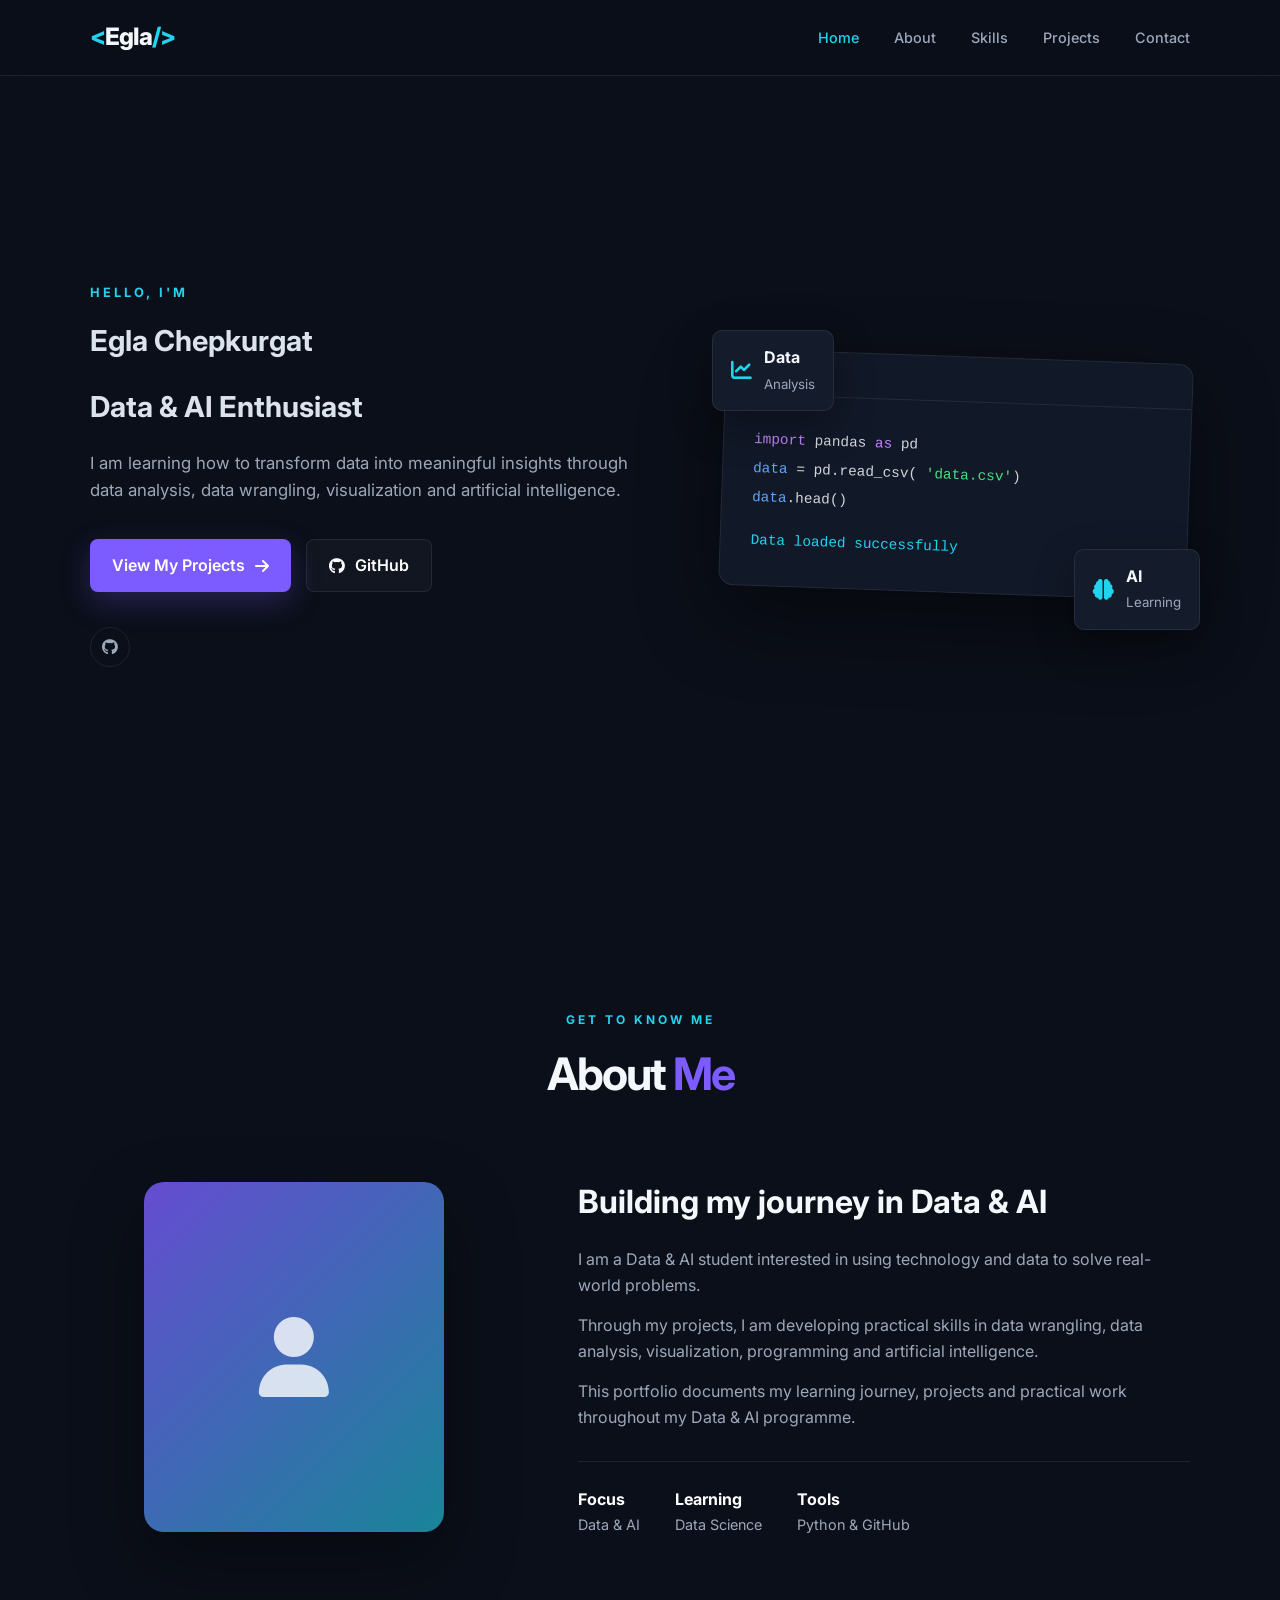
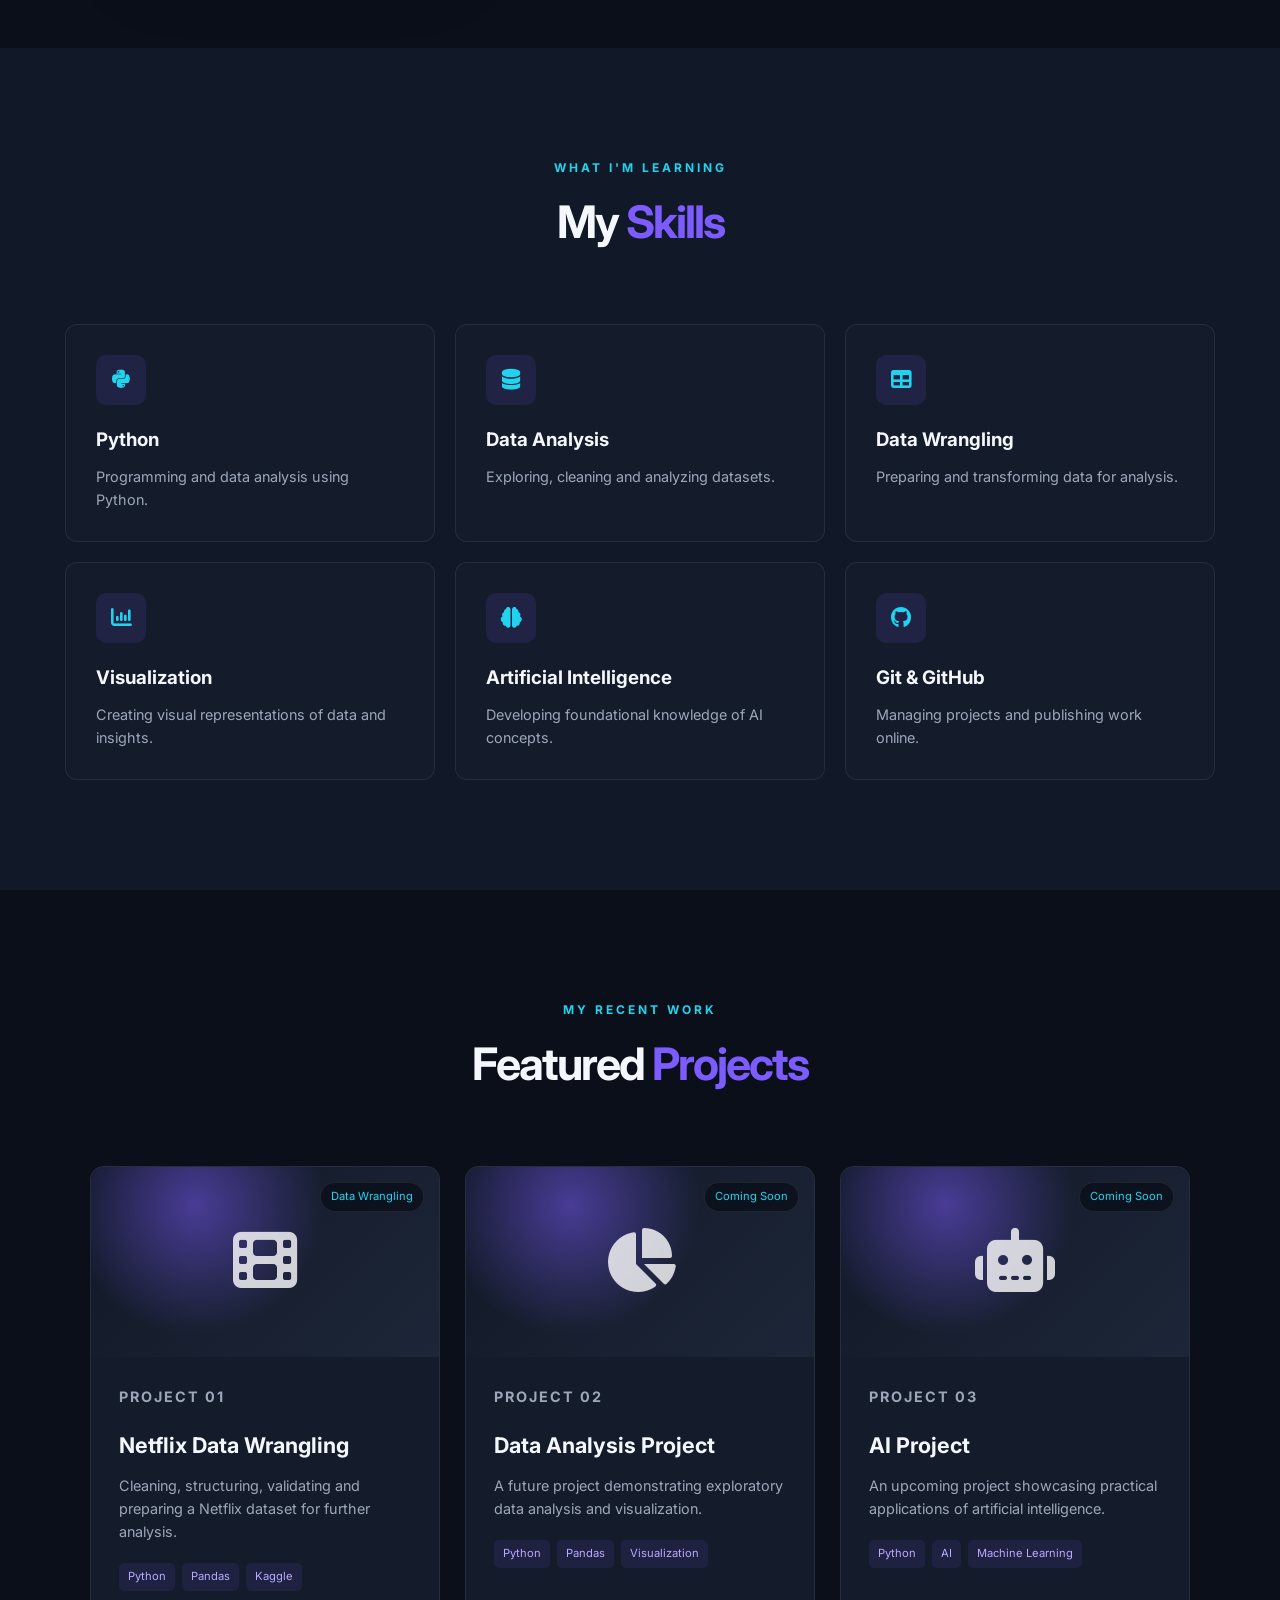
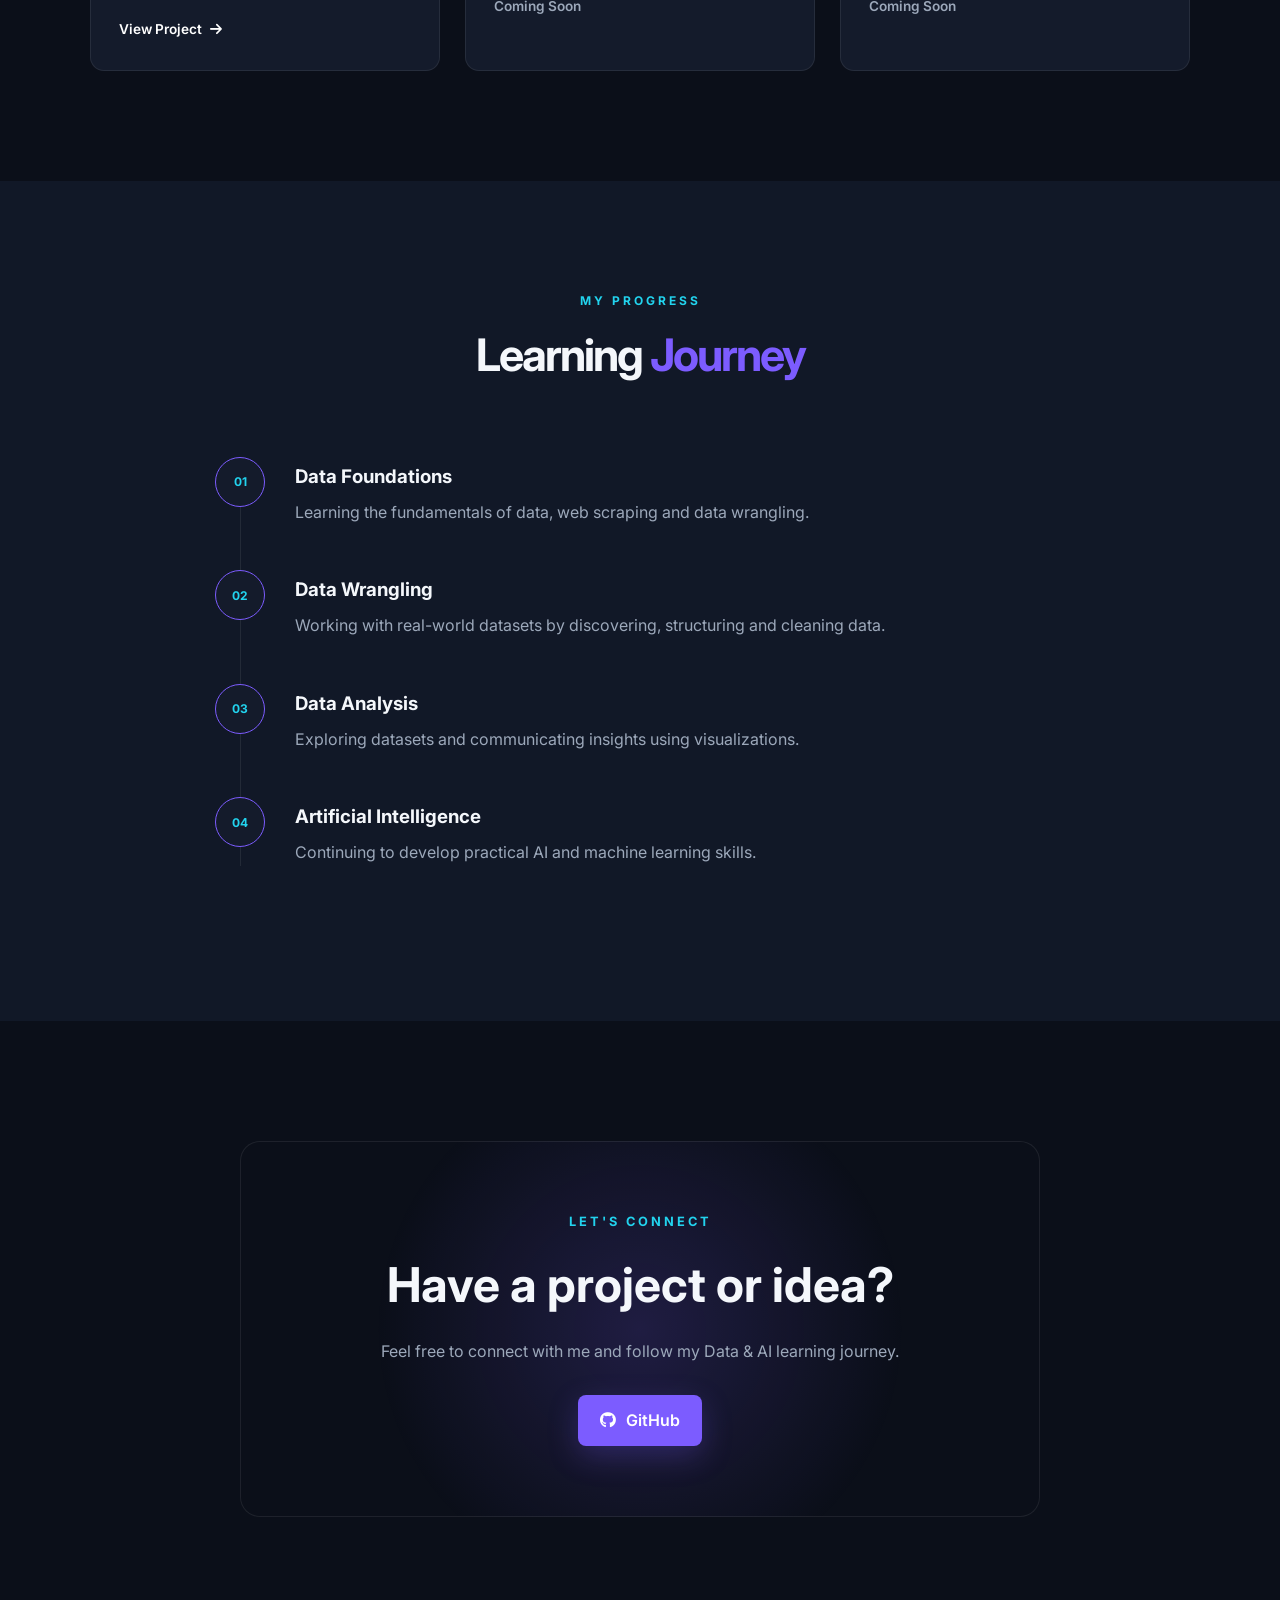
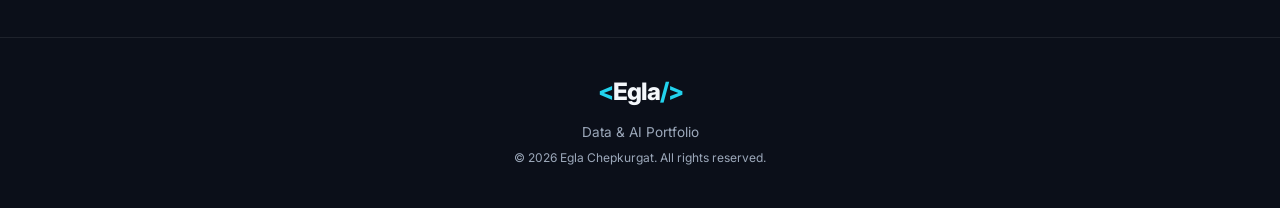
==== index.html @ 17e1d95a "Create Data AI portfolio" ====
<!DOCTYPE html>
<html lang="en">
<head>
    <meta charset="UTF-8">
    <meta name="viewport" content="width=device-width, initial-scale=1.0">

    <title>Egla Chepkurgat | Data & AI Portfolio</title>

    <meta name="description"
          content="Portfolio of Egla Chepkurgat showcasing Data Science, Data Analytics and AI projects.">

    <link rel="stylesheet" href="style.css">

    <!-- Google Font -->
    <link rel="preconnect" href="https://fonts.googleapis.com">
    <link rel="preconnect" href="https://fonts.gstatic.com" crossorigin>

    <link href="https://fonts.googleapis.com/css2?family=Inter:wght@400;500;600;700;800&display=swap"
          rel="stylesheet">

    <!-- Icons -->
    <link rel="stylesheet"
          href="https://cdnjs.cloudflare.com/ajax/libs/font-awesome/6.5.2/css/all.min.css">
</head>

<body>

<!-- ================= NAVIGATION ================= -->

<header class="header">

    <nav class="navbar">

        <a href="#home" class="logo">
            <span>&lt;</span>Egla<span>/&gt;</span>
        </a>

        <button class="menu-toggle" id="menuToggle">
            <i class="fa-solid fa-bars"></i>
        </button>

        <ul class="nav-links" id="navLinks">

            <li>
                <a href="#home" class="active">Home</a>
            </li>

            <li>
                <a href="#about">About</a>
            </li>

            <li>
                <a href="#skills">Skills</a>
            </li>

            <li>
                <a href="#projects">Projects</a>
            </li>

            <li>
                <a href="#contact">Contact</a>
            </li>

        </ul>

    </nav>

</header>


<!-- ================= HERO ================= -->

<section id="home" class="hero">

    <div class="hero-content">

        <p class="small-heading">
            HELLO, I'M
        </p>

        <h2>
            Egla <span>Chepkurgat</span>
        </h2>

        <h2>
            Data & AI Enthusiast
        </h2>

        <p class="hero-description">
            I am learning how to transform data into meaningful insights
            through data analysis, data wrangling, visualization and
            artificial intelligence.
        </p>

        <div class="hero-buttons">

            <a href="#projects" class="btn primary-btn">
                View My Projects
                <i class="fa-solid fa-arrow-right"></i>
            </a>

            <a href="https://github.com/Egla74" target="_blank" class="btn secondary-btn">
                <i class="fa-brands fa-github"></i>
                GitHub
            </a>

        </div>

        <div class="social-links">

            <a href="https://github.com/Egla74" target="_blank">
                <i class="fa-brands fa-github"></i>
            </a>

           

        </div>

    </div>


    <div class="hero-visual">

        <div class="code-card">

            <div class="code-header">

                <span></span>
                <span></span>
                <span></span>

            </div>

            <div class="code-content">

                <p>
                    <span class="purple">import</span>
                    pandas
                    <span class="purple">as</span>
                    pd
                </p>

                <p>
                    <span class="blue">data</span> =
                    pd.read_csv(
                    <span class="green">'data.csv'</span>)
                </p>

                <p>
                    <span class="blue">data</span>.head()
                </p>

                <p class="result">
                    Data loaded successfully
                </p>

            </div>

        </div>

        <div class="floating-card card-one">
            <i class="fa-solid fa-chart-line"></i>
            <div>
                <strong>Data</strong>
                <small>Analysis</small>
            </div>
        </div>

        <div class="floating-card card-two">
            <i class="fa-solid fa-brain"></i>
            <div>
                <strong>AI</strong>
                <small>Learning</small>
            </div>
        </div>

    </div>

</section>


<!-- ================= ABOUT ================= -->

<section id="about" class="section about-section">

    <div class="section-heading">

        <p>GET TO KNOW ME</p>

        <h2>
            About <span>Me</span>
        </h2>

    </div>


    <div class="about-grid">

        <div class="about-image">

            <div class="profile-placeholder">
                <i class="fa-solid fa-user"></i>
            </div>

        </div>


        <div class="about-content">

            <h3>
                Building my journey in Data & AI
            </h3>

            <p>
                I am a Data & AI student interested in using technology
                and data to solve real-world problems.
            </p>

            <p>
                Through my projects, I am developing practical skills
                in data wrangling, data analysis, visualization,
                programming and artificial intelligence.
            </p>

            <p>
                This portfolio documents my learning journey,
                projects and practical work throughout my Data & AI
                programme.
            </p>

            <div class="about-info">

                <div>
                    <strong>Focus</strong>
                    <span>Data & AI</span>
                </div>

                <div>
                    <strong>Learning</strong>
                    <span>Data Science</span>
                </div>

                <div>
                    <strong>Tools</strong>
                    <span>Python & GitHub</span>
                </div>

            </div>

        </div>

    </div>

</section>


<!-- ================= SKILLS ================= -->

<section id="skills" class="section skills-section">

    <div class="section-heading">

        <p>WHAT I'M LEARNING</p>

        <h2>
            My <span>Skills</span>
        </h2>

    </div>


    <div class="skills-grid">

        <div class="skill-card">

            <div class="skill-icon">
                <i class="fa-brands fa-python"></i>
            </div>

            <h3>Python</h3>

            <p>
                Programming and data analysis using Python.
            </p>

        </div>


        <div class="skill-card">

            <div class="skill-icon">
                <i class="fa-solid fa-database"></i>
            </div>

            <h3>Data Analysis</h3>

            <p>
                Exploring, cleaning and analyzing datasets.
            </p>

        </div>


        <div class="skill-card">

            <div class="skill-icon">
                <i class="fa-solid fa-table"></i>
            </div>

            <h3>Data Wrangling</h3>

            <p>
                Preparing and transforming data for analysis.
            </p>

        </div>


        <div class="skill-card">

            <div class="skill-icon">
                <i class="fa-solid fa-chart-column"></i>
            </div>

            <h3>Visualization</h3>

            <p>
                Creating visual representations of data and insights.
            </p>

        </div>


        <div class="skill-card">

            <div class="skill-icon">
                <i class="fa-solid fa-brain"></i>
            </div>

            <h3>Artificial Intelligence</h3>

            <p>
                Developing foundational knowledge of AI concepts.
            </p>

        </div>


        <div class="skill-card">

            <div class="skill-icon">
                <i class="fa-brands fa-github"></i>
            </div>

            <h3>Git & GitHub</h3>

            <p>
                Managing projects and publishing work online.
            </p>

        </div>

    </div>

</section>


<!-- ================= PROJECTS ================= -->

<section id="projects" class="section projects-section">

    <div class="section-heading">

        <p>MY RECENT WORK</p>

        <h2>
            Featured <span>Projects</span>
        </h2>

    </div>


    <div class="projects-grid">

        <!-- PROJECT 1 -->

        <article class="project-card">

            <div class="project-image">

                <div class="project-icon">
                    <i class="fa-solid fa-film"></i>
                </div>

                <span class="project-tag">
                    Data Wrangling
                </span>

            </div>


            <div class="project-content">

                <p class="project-number">
                    PROJECT 01
                </p>

                <h3>
                    Netflix Data Wrangling
                </h3>

                <p>
                    Cleaning, structuring, validating and preparing
                    a Netflix dataset for further analysis.
                </p>


                <div class="project-tools">

                    <span>Python</span>
                    <span>Pandas</span>
                    <span>Kaggle</span>

                </div>


                <a href="project/netflix_data_wrangling.html"
                   class="project-link">

                    View Project
                    <i class="fa-solid fa-arrow-right"></i>

                </a>

            </div>

        </article>


        <!-- PROJECT 2 -->

        <article class="project-card coming-soon">

            <div class="project-image">

                <div class="project-icon">
                    <i class="fa-solid fa-chart-pie"></i>
                </div>

                <span class="project-tag">
                    Coming Soon
                </span>

            </div>


            <div class="project-content">

                <p class="project-number">
                    PROJECT 02
                </p>

                <h3>
                    Data Analysis Project
                </h3>

                <p>
                    A future project demonstrating exploratory
                    data analysis and visualization.
                </p>


                <div class="project-tools">

                    <span>Python</span>
                    <span>Pandas</span>
                    <span>Visualization</span>

                </div>

                <span class="project-link disabled">
                    Coming Soon
                </span>

            </div>

        </article>


        <!-- PROJECT 3 -->

        <article class="project-card coming-soon">

            <div class="project-image">

                <div class="project-icon">
                    <i class="fa-solid fa-robot"></i>
                </div>

                <span class="project-tag">
                    Coming Soon
                </span>

            </div>


            <div class="project-content">

                <p class="project-number">
                    PROJECT 03
                </p>

                <h3>
                    AI Project
                </h3>

                <p>
                    An upcoming project showcasing practical
                    applications of artificial intelligence.
                </p>


                <div class="project-tools">

                    <span>Python</span>
                    <span>AI</span>
                    <span>Machine Learning</span>

                </div>

                <span class="project-link disabled">
                    Coming Soon
                </span>

            </div>

        </article>

    </div>

</section>


<!-- ================= LEARNING JOURNEY ================= -->

<section class="section journey-section">

    <div class="section-heading">

        <p>MY PROGRESS</p>

        <h2>
            Learning <span>Journey</span>
        </h2>

    </div>


    <div class="timeline">

        <div class="timeline-item">

            <div class="timeline-dot">
                01
            </div>

            <div class="timeline-content">

                <h3>Data Foundations</h3>

                <p>
                    Learning the fundamentals of data,
                    web scraping and data wrangling.
                </p>

            </div>

        </div>


        <div class="timeline-item">

            <div class="timeline-dot">
                02
            </div>

            <div class="timeline-content">

                <h3>Data Wrangling</h3>

                <p>
                    Working with real-world datasets by
                    discovering, structuring and cleaning data.
                </p>

            </div>

        </div>


        <div class="timeline-item">

            <div class="timeline-dot">
                03
            </div>

            <div class="timeline-content">

                <h3>Data Analysis</h3>

                <p>
                    Exploring datasets and communicating
                    insights using visualizations.
                </p>

            </div>

        </div>


        <div class="timeline-item">

            <div class="timeline-dot">
                04
            </div>

            <div class="timeline-content">

                <h3>Artificial Intelligence</h3>

                <p>
                    Continuing to develop practical AI and
                    machine learning skills.
                </p>

            </div>

        </div>

    </div>

</section>


<!-- ================= CONTACT ================= -->

<section id="contact" class="section contact-section">

    <div class="contact-box">

        <p class="small-heading">
            LET'S CONNECT
        </p>

        <h2>
            Have a project or idea?
        </h2>

        <p>
            Feel free to connect with me and follow my
            Data & AI learning journey.
        </p>


        <div class="contact-buttons">

            <a href="https://github.com/Egla74"
               target="_blank"
               class="btn primary-btn">

                <i class="fa-brands fa-github"></i>
                GitHub

            </a>


            

            </a>

        </div>

    </div>

</section>


<!-- ================= FOOTER ================= -->

<footer class="footer">

    <div class="footer-content">

        <a href="#home" class="logo">
            <span>&lt;</span>Egla<span>/&gt;</span>
        </a>

        <p>
            Data & AI Portfolio
        </p>

        <p class="copyright">
            © <span id="year"></span> Egla Chepkurgat. All rights reserved.
        </p>

    </div>

</footer>


<!-- ================= BACK TO TOP ================= -->

<button id="backToTop" class="back-to-top">

    <i class="fa-solid fa-arrow-up"></i>

</button>


<script src="script.js"></script>

</body>
</html>
---- style.css ----
/* =====================================================
   GLOBAL STYLES
===================================================== */

* {
    margin: 0;
    padding: 0;
    box-sizing: border-box;
}

html {
    scroll-behavior: smooth;
}

body {
    font-family: "Inter", sans-serif;
    background: #0b0f19;
    color: #f4f7fb;
    line-height: 1.6;
}

a {
    text-decoration: none;
    color: inherit;
}

ul {
    list-style: none;
}

button {
    font-family: inherit;
}

:root {
    --background: #0b0f19;
    --background-light: #111827;
    --card: #141b2b;
    --card-hover: #192338;

    --text: #f4f7fb;
    --text-muted: #9ca8ba;

    --primary: #7c5cff;
    --secondary: #22d3ee;

    --border: rgba(255, 255, 255, 0.08);

    --container: 1150px;
}


/* =====================================================
   HEADER
===================================================== */

.header {
    position: fixed;
    top: 0;
    left: 0;
    width: 100%;
    z-index: 1000;

    background: rgba(11, 15, 25, 0.85);
    backdrop-filter: blur(15px);

    border-bottom: 1px solid var(--border);
}

.navbar {
    max-width: var(--container);
    margin: auto;

    height: 75px;

    display: flex;
    align-items: center;
    justify-content: space-between;

    padding: 0 25px;
}

.logo {
    font-size: 1.5rem;
    font-weight: 800;
    letter-spacing: -1px;
}

.logo span {
    color: var(--secondary);
}

.nav-links {
    display: flex;
    align-items: center;
    gap: 35px;
}

.nav-links a {
    color: var(--text-muted);
    font-size: 0.9rem;
    font-weight: 500;

    transition: 0.3s;
}

.nav-links a:hover,
.nav-links a.active {
    color: var(--secondary);
}

.menu-toggle {
    display: none;

    border: none;
    background: transparent;

    color: white;
    font-size: 1.4rem;

    cursor: pointer;
}


/* =====================================================
   HERO
===================================================== */

.hero {
    min-height: 100vh;

    max-width: var(--container);
    margin: auto;

    padding: 150px 25px 100px;

    display: grid;
    grid-template-columns: 1.1fr 0.9fr;

    align-items: center;

    gap: 60px;
}

.small-heading {
    color: var(--secondary);

    font-size: 0.8rem;
    font-weight: 700;

    letter-spacing: 3px;

    margin-bottom: 15px;
}

.hero h1 {
    font-size: clamp(3rem, 7vw, 5.8rem);

    line-height: 1;

    letter-spacing: -4px;

    margin-bottom: 20px;
}

.hero h1 span {
    color: var(--primary);
}

.hero h2 {
    font-size: 1.8rem;

    color: #dce3ed;

    margin-bottom: 20px;
}

.hero-description {
    max-width: 600px;

    color: var(--text-muted);

    font-size: 1.05rem;

    margin-bottom: 35px;
}

.hero-buttons {
    display: flex;
    flex-wrap: wrap;

    gap: 15px;
}

.btn {
    display: inline-flex;

    align-items: center;
    justify-content: center;

    gap: 10px;

    padding: 13px 22px;

    border-radius: 8px;

    font-weight: 600;

    transition: 0.3s;

    cursor: pointer;
}

.primary-btn {
    background: var(--primary);

    color: white;

    box-shadow: 0 10px 30px rgba(124, 92, 255, 0.25);
}

.primary-btn:hover {
    transform: translateY(-3px);

    box-shadow: 0 15px 35px rgba(124, 92, 255, 0.4);
}

.secondary-btn {
    border: 1px solid var(--border);

    background: rgba(255,255,255,0.03);

    color: white;
}

.secondary-btn:hover {
    border-color: var(--secondary);

    color: var(--secondary);

    transform: translateY(-3px);
}

.social-links {
    display: flex;

    gap: 18px;

    margin-top: 35px;
}

.social-links a {
    width: 40px;
    height: 40px;

    border: 1px solid var(--border);

    border-radius: 50%;

    display: flex;

    align-items: center;
    justify-content: center;

    color: var(--text-muted);

    transition: 0.3s;
}

.social-links a:hover {
    color: var(--secondary);

    border-color: var(--secondary);

    transform: translateY(-3px);
}


/* =====================================================
   HERO CODE CARD
===================================================== */

.hero-visual {
    position: relative;

    min-height: 450px;

    display: flex;

    align-items: center;
    justify-content: center;
}

.code-card {
    width: 100%;
    max-width: 500px;

    background: #111827;

    border: 1px solid var(--border);

    border-radius: 15px;

    box-shadow:
        0 30px 80px rgba(0,0,0,0.45);

    overflow: hidden;

    transform: rotate(2deg);

    transition: 0.5s;
}

.code-card:hover {
    transform: rotate(0deg) translateY(-8px);
}

.code-header {
    height: 45px;

    display: flex;

    align-items: center;

    gap: 8px;

    padding: 0 18px;

    border-bottom: 1px solid var(--border);
}

.code-header span {
    width: 11px;
    height: 11px;

    border-radius: 50%;

    background: #374151;
}

.code-content {
    padding: 30px;

    font-family: monospace;

    font-size: 0.9rem;

    color: #d1d5db;

    line-height: 2;
}

.purple {
    color: #c084fc;
}

.blue {
    color: #60a5fa;
}

.green {
    color: #4ade80;
}

.result {
    color: #22d3ee;

    margin-top: 15px;
}


/* FLOATING CARDS */

.floating-card {
    position: absolute;

    display: flex;

    align-items: center;

    gap: 12px;

    background: var(--card);

    border: 1px solid var(--border);

    padding: 14px 18px;

    border-radius: 10px;

    box-shadow: 0 15px 40px rgba(0,0,0,0.3);
}

.floating-card i {
    color: var(--secondary);

    font-size: 1.3rem;
}

.floating-card strong {
    display: block;
}

.floating-card small {
    color: var(--text-muted);
}

.card-one {
    top: 80px;
    left: -10px;
}

.card-two {
    bottom: 70px;
    right: -10px;
}


/* =====================================================
   SECTIONS
===================================================== */

.section {
    max-width: var(--container);

    margin: auto;

    padding: 110px 25px;
}

.section-heading {
    text-align: center;

    margin-bottom: 65px;
}

.section-heading p {
    color: var(--secondary);

    font-size: 0.75rem;

    font-weight: 700;

    letter-spacing: 3px;

    margin-bottom: 10px;
}

.section-heading h2 {
    font-size: 2.8rem;

    letter-spacing: -2px;
}

.section-heading h2 span {
    color: var(--primary);
}


/* =====================================================
   ABOUT
===================================================== */

.about-grid {
    display: grid;

    grid-template-columns: 0.8fr 1.2fr;

    gap: 80px;

    align-items: center;
}

.about-image {
    display: flex;

    justify-content: center;
}

.profile-placeholder {
    width: 300px;
    height: 350px;

    border-radius: 20px;

    background:
        linear-gradient(
            135deg,
            rgba(124,92,255,0.8),
            rgba(34,211,238,0.6)
        );

    display: flex;

    align-items: center;
    justify-content: center;

    font-size: 5rem;

    color: rgba(255,255,255,0.8);

    box-shadow:
        0 30px 70px rgba(0,0,0,0.35);
}

.about-content h3 {
    font-size: 2rem;

    margin-bottom: 20px;
}

.about-content p {
    color: var(--text-muted);

    margin-bottom: 15px;
}

.about-info {
    display: flex;

    flex-wrap: wrap;

    gap: 35px;

    margin-top: 30px;

    padding-top: 25px;

    border-top: 1px solid var(--border);
}

.about-info strong {
    display: block;

    color: white;
}

.about-info span {
    color: var(--text-muted);

    font-size: 0.9rem;
}


/* =====================================================
   SKILLS
===================================================== */

.skills-section {
    background: var(--background-light);

    max-width: none;

    padding-left: max(25px, calc((100% - var(--container)) / 2));
    padding-right: max(25px, calc((100% - var(--container)) / 2));
}

.skills-grid {
    display: grid;

    grid-template-columns: repeat(3, 1fr);

    gap: 20px;
}

.skill-card {
    background: var(--card);

    border: 1px solid var(--border);

    padding: 30px;

    border-radius: 12px;

    transition: 0.3s;
}

.skill-card:hover {
    transform: translateY(-7px);

    background: var(--card-hover);

    border-color: rgba(124,92,255,0.5);
}

.skill-icon {
    width: 50px;
    height: 50px;

    display: flex;

    align-items: center;
    justify-content: center;

    border-radius: 10px;

    background: rgba(124,92,255,0.12);

    color: var(--secondary);

    font-size: 1.3rem;

    margin-bottom: 20px;
}

.skill-card h3 {
    margin-bottom: 10px;
}

.skill-card p {
    color: var(--text-muted);

    font-size: 0.9rem;
}


/* =====================================================
   PROJECTS
===================================================== */

.projects-grid {
    display: grid;

    grid-template-columns: repeat(3, 1fr);

    gap: 25px;
}

.project-card {
    background: var(--card);

    border: 1px solid var(--border);

    border-radius: 14px;

    overflow: hidden;

    transition: 0.3s;
}

.project-card:hover {
    transform: translateY(-8px);

    border-color: rgba(124,92,255,0.5);

    box-shadow: 0 20px 50px rgba(0,0,0,0.25);
}

.project-image {
    height: 190px;

    background:
        radial-gradient(
            circle at 30% 20%,
            rgba(124,92,255,0.5),
            transparent 45%
        ),
        linear-gradient(
            135deg,
            #111827,
            #1d2638
        );

    display: flex;

    align-items: center;
    justify-content: center;

    position: relative;
}

.project-icon {
    font-size: 4rem;

    color: rgba(255,255,255,0.8);
}

.project-tag {
    position: absolute;

    top: 15px;
    right: 15px;

    background: rgba(11,15,25,0.8);

    border: 1px solid var(--border);

    padding: 5px 10px;

    border-radius: 20px;

    font-size: 0.7rem;

    color: var(--secondary);
}

.project-content {
    padding: 28px;
}

.project-number {
    color: var(--secondary);

    font-size: 0.7rem;

    letter-spacing: 2px;

    font-weight: 700;

    margin-bottom: 8px;
}

.project-content h3 {
    font-size: 1.35rem;

    margin-bottom: 12px;
}

.project-content p {
    color: var(--text-muted);

    font-size: 0.9rem;

    margin-bottom: 20px;
}

.project-tools {
    display: flex;

    flex-wrap: wrap;

    gap: 7px;

    margin-bottom: 25px;
}

.project-tools span {
    padding: 5px 9px;

    border-radius: 5px;

    background: rgba(124,92,255,0.1);

    color: #b8aaff;

    font-size: 0.7rem;
}

.project-link {
    display: inline-flex;

    align-items: center;

    gap: 8px;

    color: white;

    font-size: 0.85rem;

    font-weight: 600;

    transition: 0.3s;
}

.project-link:hover {
    color: var(--secondary);

    gap: 13px;
}

.project-link.disabled {
    color: var(--text-muted);

    cursor: default;
}


/* =====================================================
   LEARNING JOURNEY
===================================================== */

.journey-section {
    background: var(--background-light);

    max-width: none;

    padding-left: max(25px, calc((100% - var(--container)) / 2));
    padding-right: max(25px, calc((100% - var(--container)) / 2));
}

.timeline {
    max-width: 850px;

    margin: auto;

    position: relative;
}

.timeline::before {
    content: "";

    position: absolute;

    left: 25px;

    top: 0;
    bottom: 0;

    width: 1px;

    background: var(--border);
}

.timeline-item {
    display: flex;

    gap: 30px;

    margin-bottom: 45px;

    position: relative;
}

.timeline-dot {
    min-width: 50px;
    height: 50px;

    border-radius: 50%;

    background: var(--card);

    border: 1px solid var(--primary);

    display: flex;

    align-items: center;
    justify-content: center;

    color: var(--secondary);

    font-size: 0.75rem;

    font-weight: 700;

    z-index: 2;
}

.timeline-content {
    padding-top: 5px;
}

.timeline-content h3 {
    margin-bottom: 8px;
}

.timeline-content p {
    color: var(--text-muted);
}


/* =====================================================
   CONTACT
===================================================== */

.contact-section {
    padding-top: 120px;
    padding-bottom: 120px;
}

.contact-box {
    text-align: center;

    max-width: 800px;

    margin: auto;

    padding: 70px 30px;

    border-radius: 20px;

    background:
        radial-gradient(
            circle at center,
            rgba(124,92,255,0.18),
            transparent 60%
        );

    border: 1px solid var(--border);
}

.contact-box h2 {
    font-size: 3rem;

    margin-bottom: 15px;
}

.contact-box > p:not(.small-heading) {
    color: var(--text-muted);

    margin-bottom: 30px;
}

.contact-buttons {
    display: flex;

    justify-content: center;

    flex-wrap: wrap;

    gap: 15px;
}


/* =====================================================
   FOOTER
===================================================== */

.footer {
    border-top: 1px solid var(--border);

    padding: 35px 25px;

    text-align: center;
}

.footer-content {
    max-width: var(--container);

    margin: auto;
}

.footer .logo {
    display: inline-block;

    margin-bottom: 10px;
}

.footer p {
    color: var(--text-muted);

    font-size: 0.85rem;

    margin-bottom: 5px;
}

.footer .copyright {
    font-size: 0.75rem;
}


/* =====================================================
   BACK TO TOP
===================================================== */

.back-to-top {
    position: fixed;

    right: 25px;
    bottom: 25px;

    width: 45px;
    height: 45px;

    border-radius: 50%;

    border: 1px solid var(--border);

    background: var(--primary);

    color: white;

    cursor: pointer;

    opacity: 0;

    visibility: hidden;

    transition: 0.3s;

    z-index: 500;
}

.back-to-top.show {
    opacity: 1;

    visibility: visible;
}


/* =====================================================
   RESPONSIVE DESIGN
===================================================== */

@media (max-width: 900px) {

    .hero {
        grid-template-columns: 1fr;

        text-align: center;
    }

    .hero-description {
        margin-left: auto;
        margin-right: auto;
    }

    .hero-buttons,
    .social-links {
        justify-content: center;
    }

    .hero-visual {
        min-height: 350px;
    }

    .about-grid {
        grid-template-columns: 1fr;

        text-align: center;
    }

    .about-info {
        justify-content: center;
    }

    .skills-grid,
    .projects-grid {
        grid-template-columns: repeat(2, 1fr);
    }
}


@media (max-width: 700px) {

    .menu-toggle {
        display: block;
    }

    .nav-links {
        position: absolute;

        top: 75px;
        left: 0;

        width: 100%;

        background: #0b0f19;

        flex-direction: column;

        padding: 25px;

        gap: 25px;

        border-bottom: 1px solid var(--border);

        display: none;
    }

    .nav-links.show {
        display: flex;
    }

    .hero {
        padding-top: 130px;
    }

    .hero h1 {
        font-size: 3.5rem;

        letter-spacing: -2px;
    }

    .hero h2 {
        font-size: 1.4rem;
    }

    .section-heading h2 {
        font-size: 2.2rem;
    }

    .skills-grid,
    .projects-grid {
        grid-template-columns: 1fr;
    }

    .profile-placeholder {
        width: 240px;
        height: 280px;
    }

    .card-one {
        left: 0;
    }

    .card-two {
        right: 0;
    }

    .contact-box h2 {
        font-size: 2.2rem;
    }
}


@media (max-width: 450px) {

    .navbar {
        padding: 0 18px;
    }

    .hero,
    .section {
        padding-left: 18px;
        padding-right: 18px;
    }

    .hero h1 {
        font-size: 2.8rem;
    }

    .code-content {
        padding: 20px;

        font-size: 0.75rem;
    }

    .floating-card {
        padding: 10px 12px;

        font-size: 0.8rem;
    }

    .card-one {
        top: 40px;
    }

    .card-two {
        bottom: 40px;
    }
}
/* =====================================================
   KAGGLE BUTTON
===================================================== */

.kaggle-link-box {
    margin-top: 25px;
}

.kaggle-button {
    display: inline-flex;

    align-items: center;
    justify-content: center;

    gap: 10px;

    padding: 14px 24px;

    background: #7c5cff;

    color: white;

    border-radius: 8px;

    font-weight: 600;

    text-decoration: none;

    transition: all 0.3s ease;

    box-shadow: 0 10px 25px rgba(124, 92, 255, 0.25);
}

.kaggle-button:hover {
    background: #22d3ee;

    color: #0b0f19;

    transform: translateY(-3px);

    box-shadow: 0 15px 30px rgba(34, 211, 238, 0.25);
}
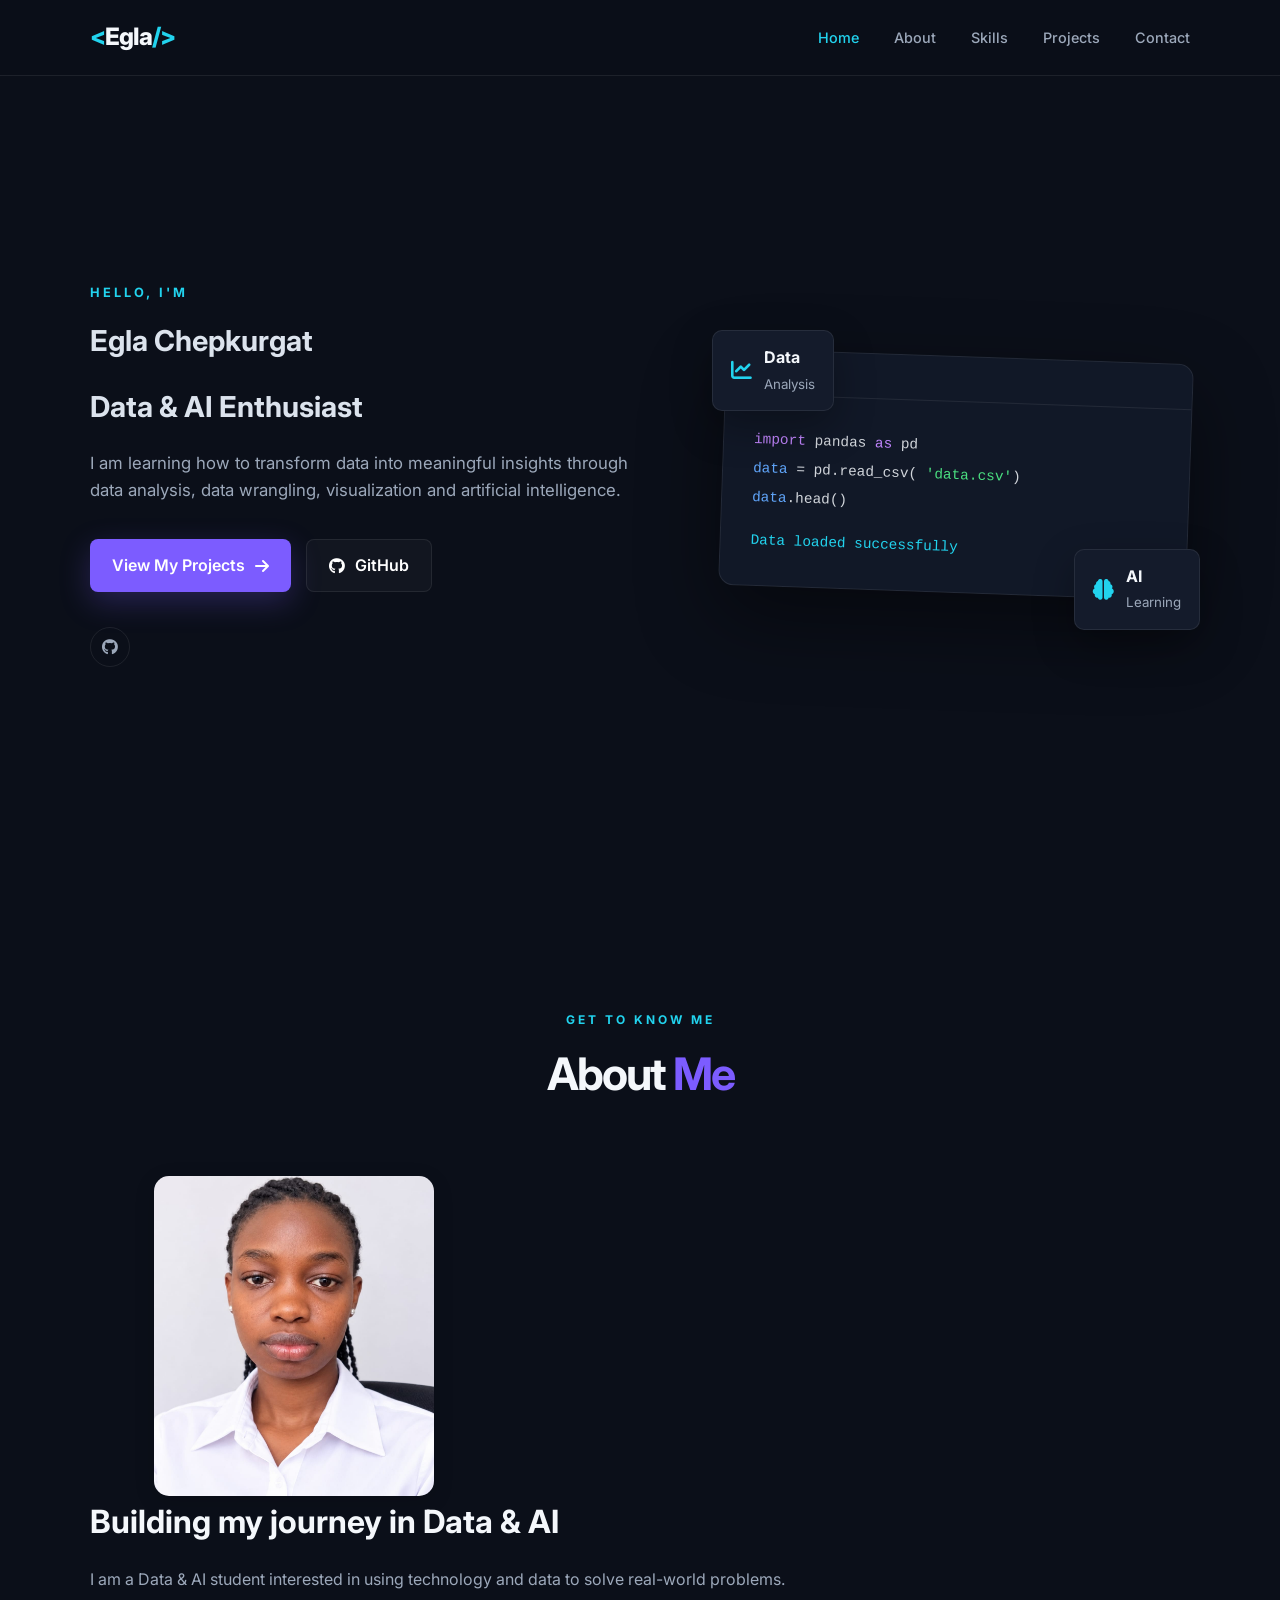
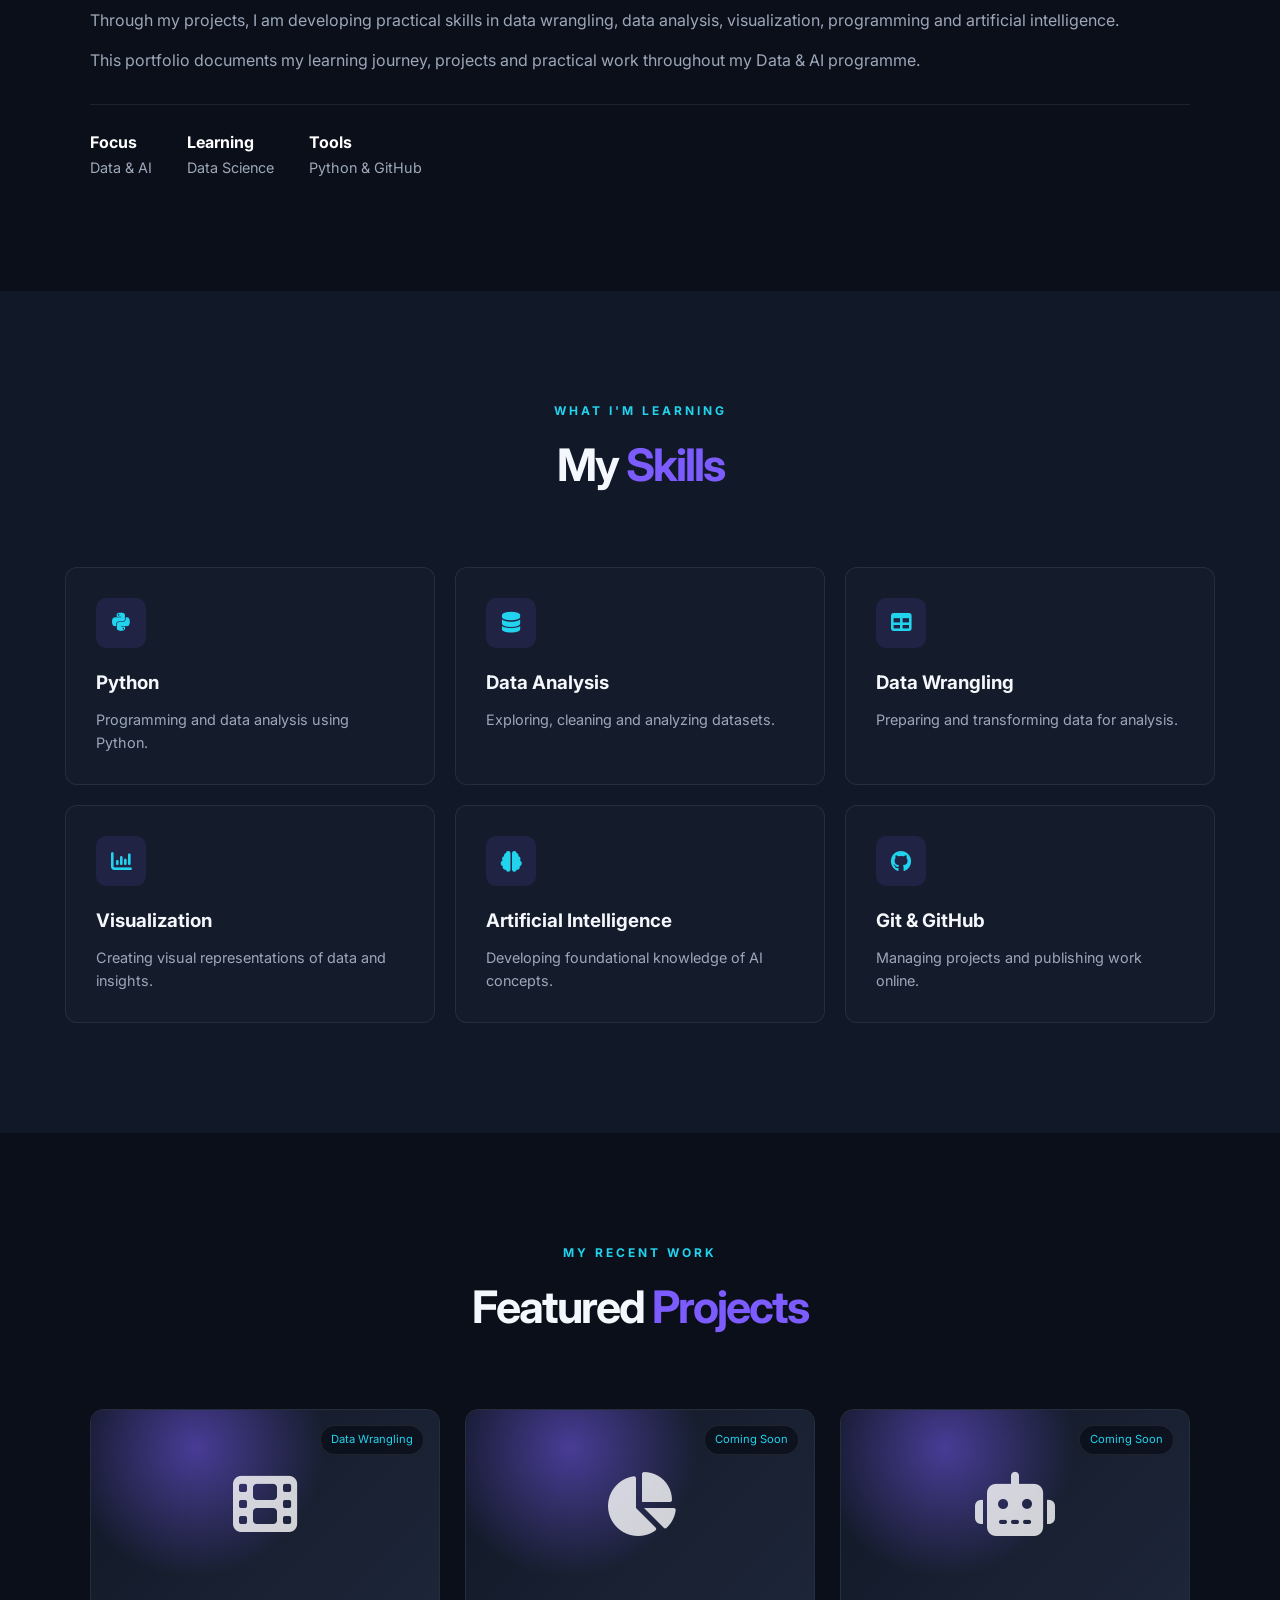
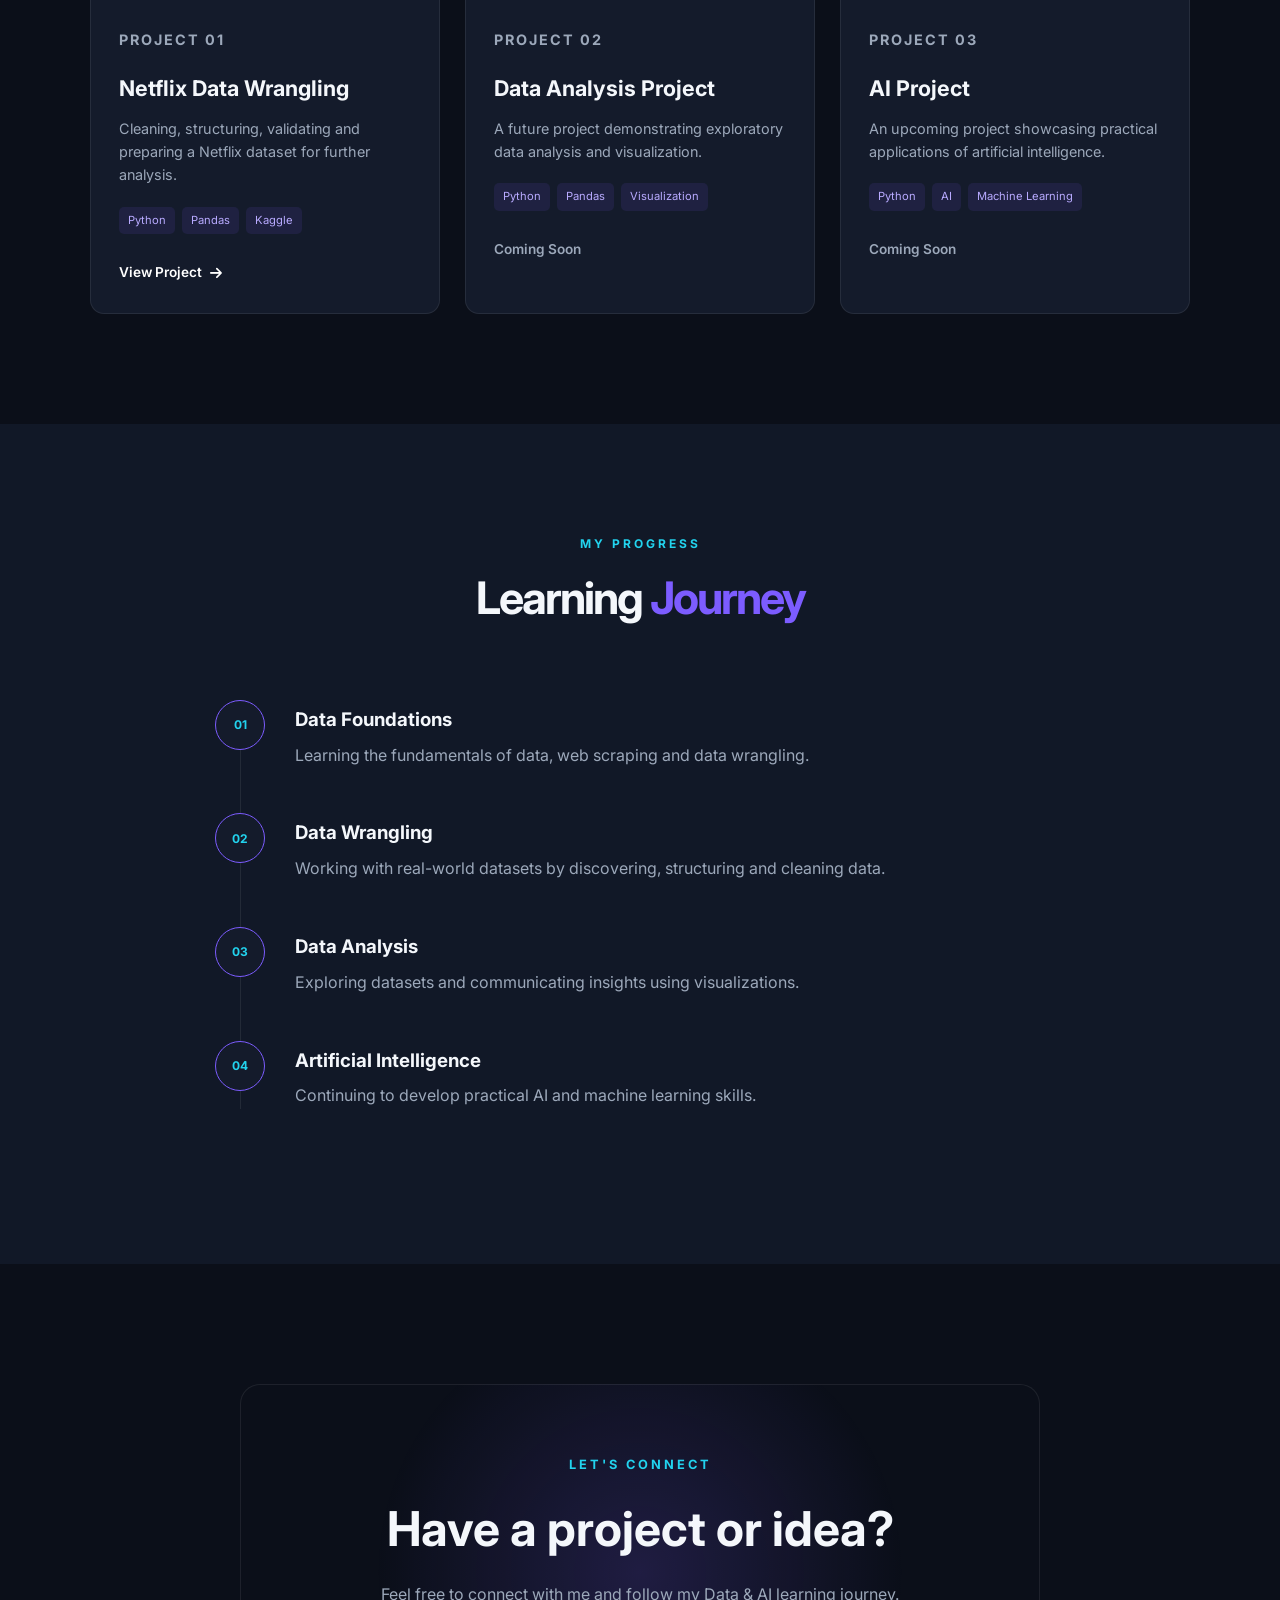
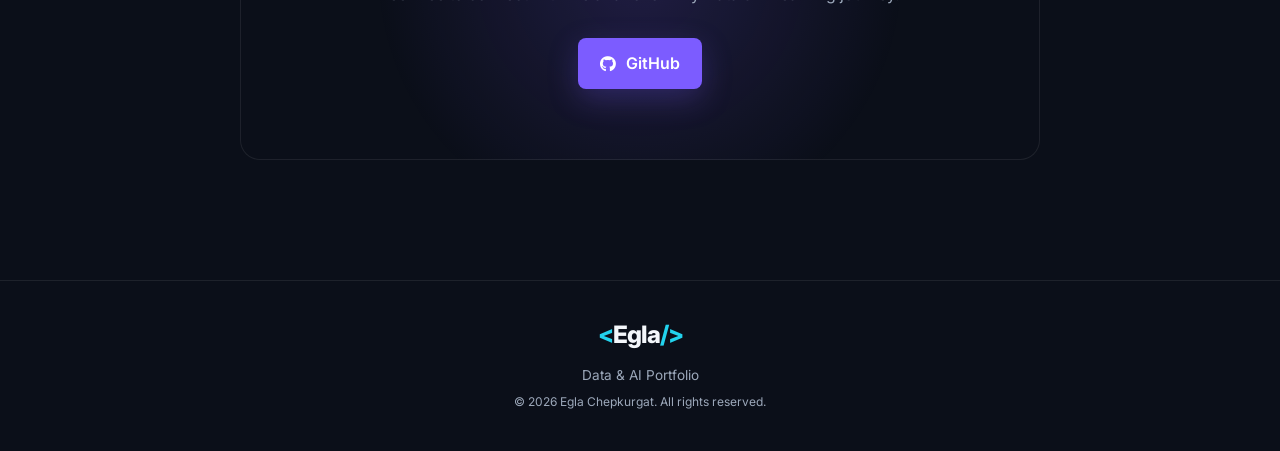
==== commit e088b527: "Add profile image to portfolio" ====
--- a/index.html
+++ b/index.html
@@ -196,11 +196,13 @@
 
     <div class="about-grid">
 
-        <div class="about-image">
-
-            <div class="profile-placeholder">
-                <i class="fa-solid fa-user"></i>
-            </div>
+       <div class="about-image">
+
+    <img src="assets/images/profile.jpeg"
+         alt="Egla Chepkurgat"
+         class="profile-photo">
+
+</div>
 
         </div>
 
--- a/style.css
+++ b/style.css
@@ -1180,4 +1180,13 @@
     transform: translateY(-3px);
 
     box-shadow: 0 15px 30px rgba(34, 211, 238, 0.25);
+}
+.profile-photo {
+    width: 280px;
+    height: 320px;
+    object-fit: cover;
+    border-radius: 15px;
+    display: block;
+    margin: 0 auto;
+    box-shadow: 0 5px 20px rgba(0, 0, 0, 0.15);
 }
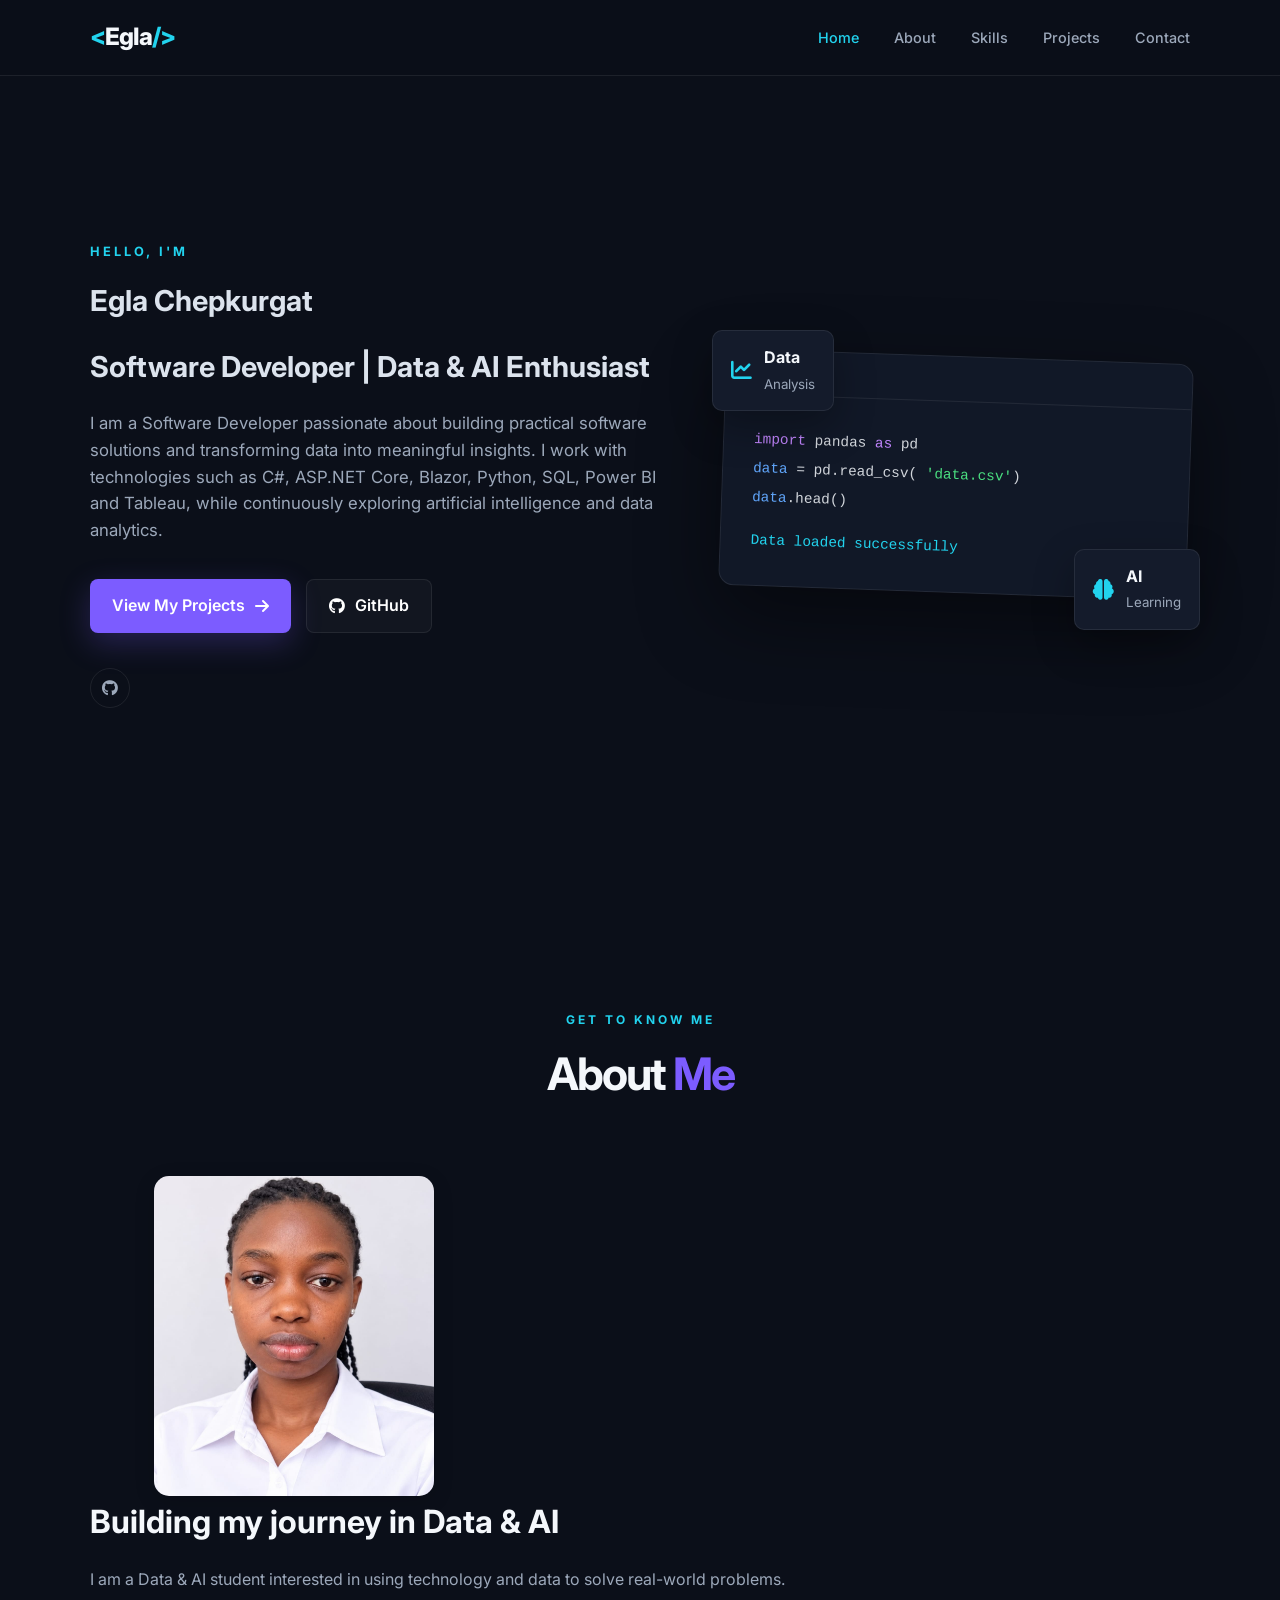
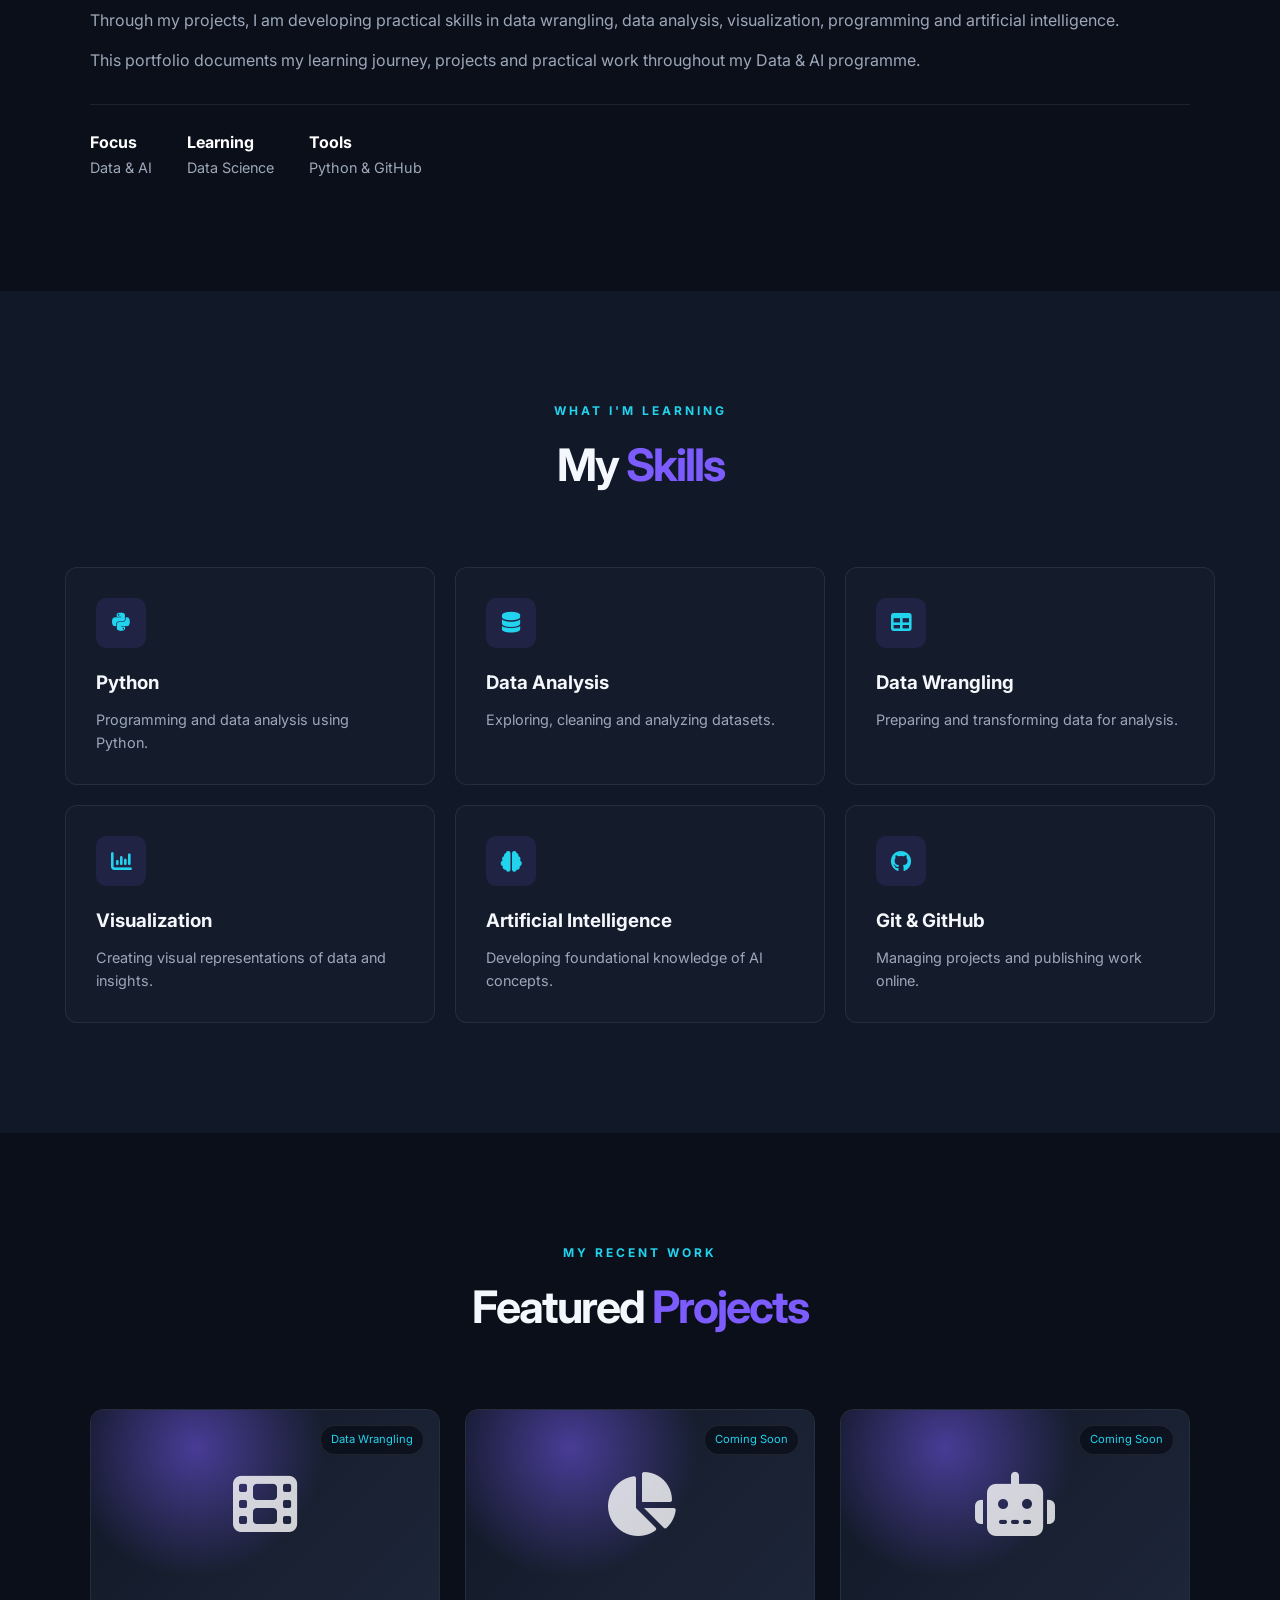
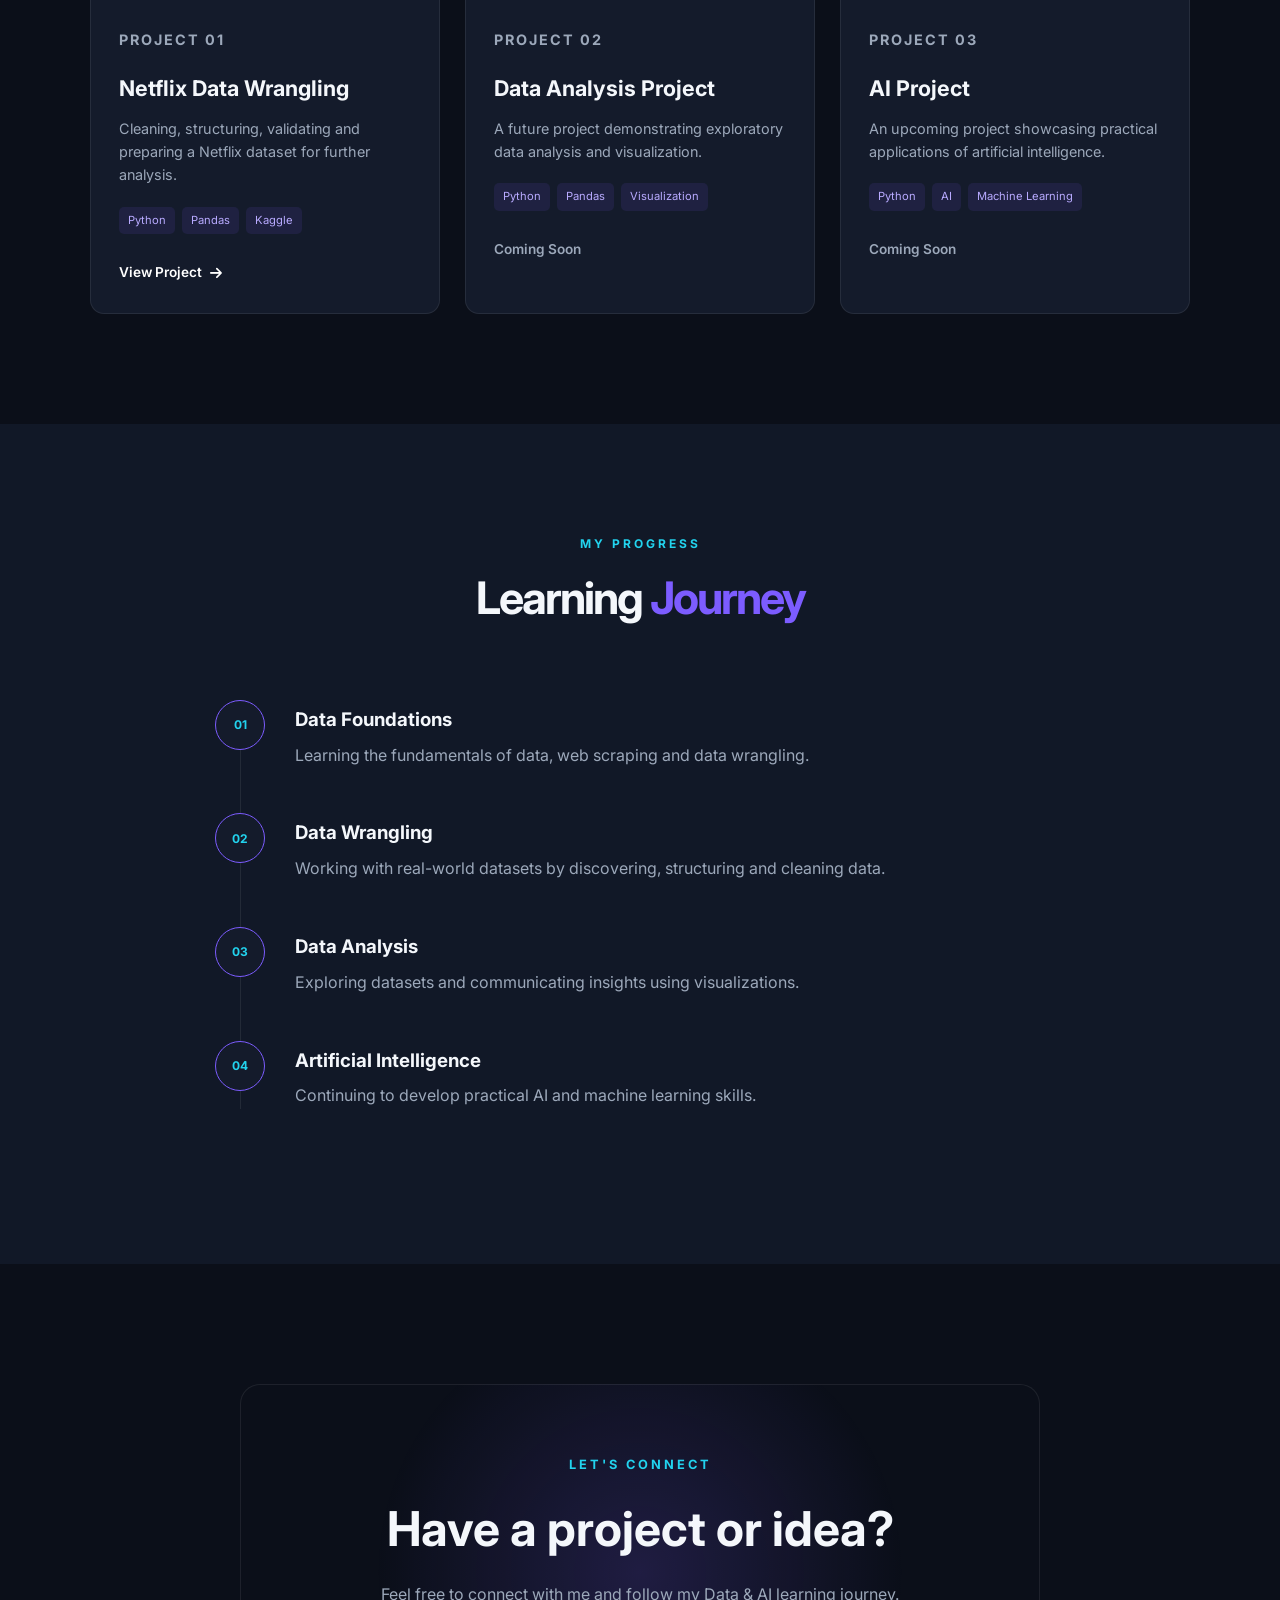
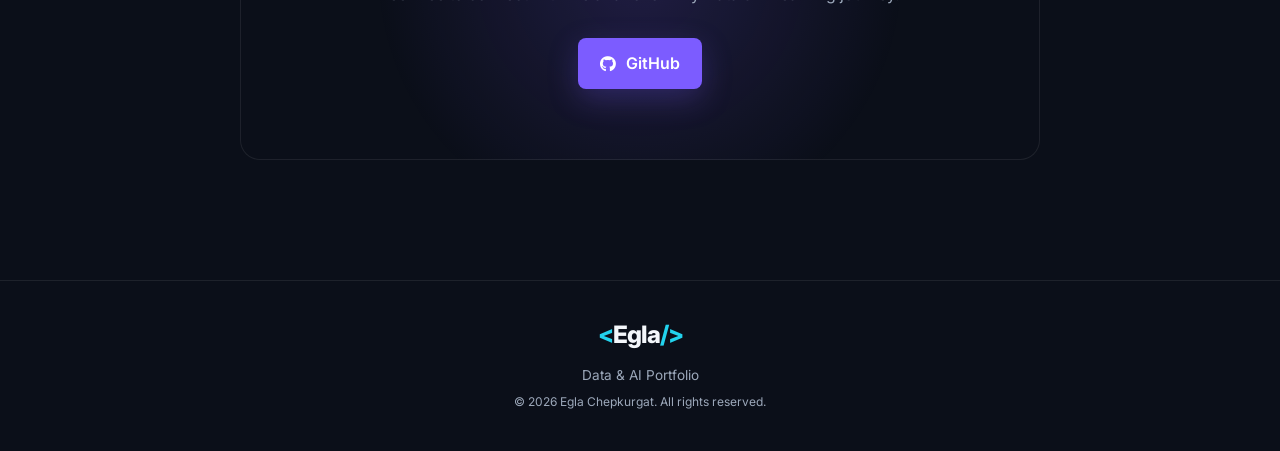
==== commit c63e3851: "Update portfolio introduction and title" ====
--- a/index.html
+++ b/index.html
@@ -4,7 +4,7 @@
     <meta charset="UTF-8">
     <meta name="viewport" content="width=device-width, initial-scale=1.0">
 
-    <title>Egla Chepkurgat | Data & AI Portfolio</title>
+    <title>Egla Chepkurgat |  Software Developer & Data AI Enthusiast</title>
 
     <meta name="description"
           content="Portfolio of Egla Chepkurgat showcasing Data Science, Data Analytics and AI projects.">
@@ -83,13 +83,15 @@
         </h2>
 
         <h2>
-            Data & AI Enthusiast
+           Software Developer | Data & AI Enthusiast
         </h2>
 
         <p class="hero-description">
-            I am learning how to transform data into meaningful insights
-            through data analysis, data wrangling, visualization and
-            artificial intelligence.
+             I am a Software Developer passionate about building practical
+             software solutions and transforming data into meaningful insights.
+             I work with technologies such as C#, ASP.NET Core, Blazor,
+             Python, SQL, Power BI and Tableau, while continuously exploring
+             artificial intelligence and data analytics.
         </p>
 
         <div class="hero-buttons">
